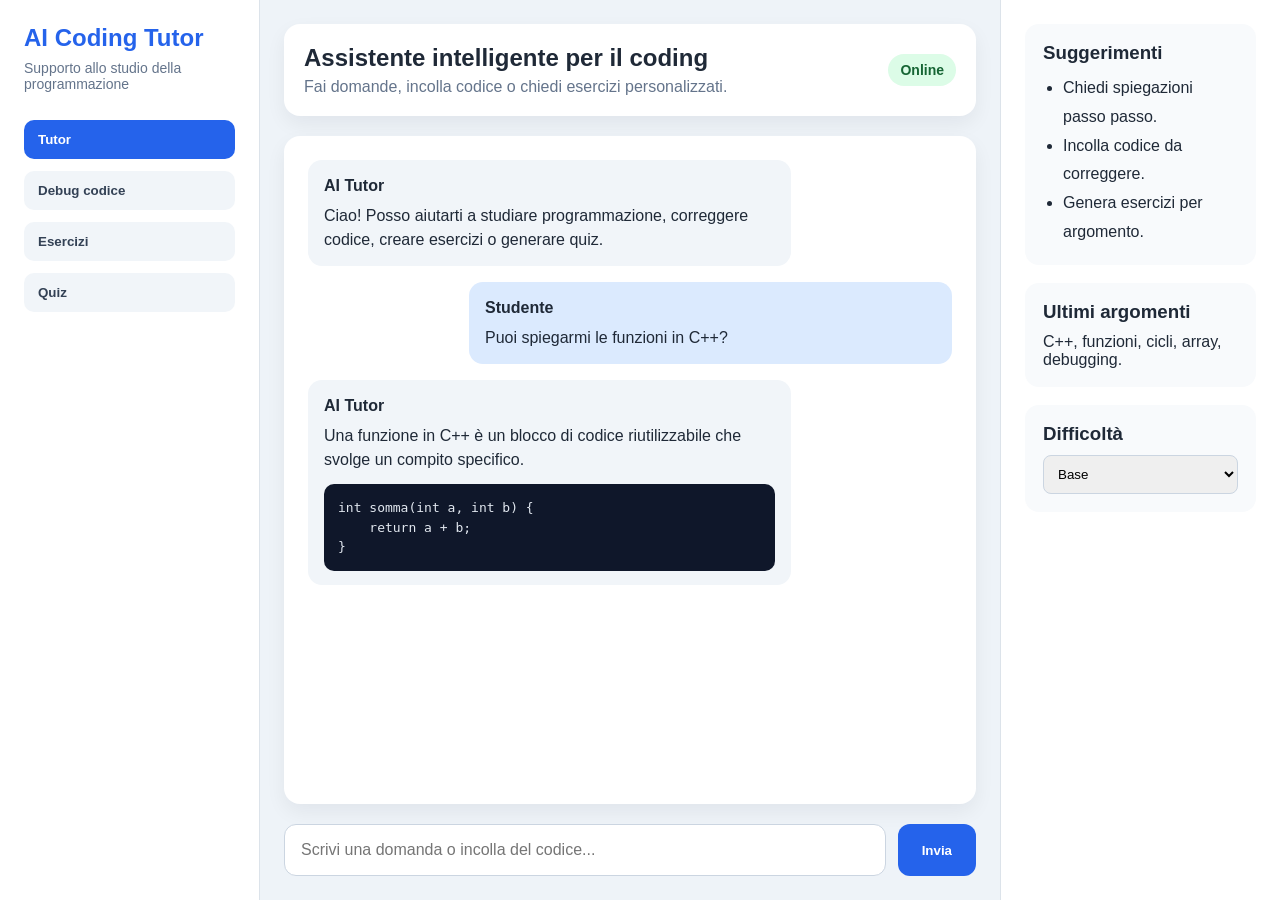
==== ai-coding-tutor/frontend/index.html @ 624f0f0b "Add files via upload" ====
<!DOCTYPE html>
<html lang="it">
<head>
    <meta charset="UTF-8">
    <meta name="viewport" content="width=device-width, initial-scale=1.0">
    <title>AI Coding Tutor</title>
    <link rel="stylesheet" href="style.css">
</head>
<body>
    <div class="app-container">
        <aside class="sidebar left-sidebar">
            <h2>AI Coding Tutor</h2>
            <p class="subtitle">Supporto allo studio della programmazione</p>

            <nav class="mode-menu">
                <button class="mode-btn active" data-mode="Tutor">Tutor</button>
                <button class="mode-btn" data-mode="Debug codice">Debug codice</button>
                <button class="mode-btn" data-mode="Esercizi">Esercizi</button>
                <button class="mode-btn" data-mode="Quiz">Quiz</button>
            </nav>
        </aside>

        <main class="chat-area">
            <header class="chat-header">
                <div>
                    <h1>Assistente intelligente per il coding</h1>
                    <p>Fai domande, incolla codice o chiedi esercizi personalizzati.</p>
                </div>
                <span class="status">Online</span>
            </header>

            <section id="chatMessages" class="chat-messages">
                <div class="message ai-message">
                    <strong>AI Tutor</strong>
                    <p>Ciao! Posso aiutarti a studiare programmazione, correggere codice, creare esercizi o generare quiz.</p>
                </div>

                <div class="message user-message">
                    <strong>Studente</strong>
                    <p>Puoi spiegarmi le funzioni in C++?</p>
                </div>

                <div class="message ai-message">
                    <strong>AI Tutor</strong>
                    <p>Una funzione in C++ è un blocco di codice riutilizzabile che svolge un compito specifico.</p>
                    <pre><code>int somma(int a, int b) {
    return a + b;
}</code></pre>
                </div>
            </section>

            <form id="chatForm" class="input-area">
                <input id="messageInput" type="text" placeholder="Scrivi una domanda o incolla del codice..." autocomplete="off">
                <button type="submit">Invia</button>
            </form>
        </main>

        <aside class="sidebar right-sidebar">
            <section class="info-card">
                <h3>Suggerimenti</h3>
                <ul>
                    <li>Chiedi spiegazioni passo passo.</li>
                    <li>Incolla codice da correggere.</li>
                    <li>Genera esercizi per argomento.</li>
                </ul>
            </section>

            <section class="info-card">
                <h3>Ultimi argomenti</h3>
                <p>C++, funzioni, cicli, array, debugging.</p>
            </section>

            <section class="info-card">
                <h3>Difficoltà</h3>
                <select id="difficultySelect">
                    <option>Base</option>
                    <option>Intermedio</option>
                    <option>Avanzato</option>
                </select>
            </section>
        </aside>
    </div>

    <script src="script.js"></script>
</body>
</html>
---- ai-coding-tutor/frontend/style.css ----
* {
    box-sizing: border-box;
    margin: 0;
    padding: 0;
}

body {
    font-family: Arial, Helvetica, sans-serif;
    background: #eef3f8;
    color: #1f2937;
}

.app-container {
    display: grid;
    grid-template-columns: 260px 1fr 280px;
    min-height: 100vh;
}

.sidebar {
    background: #ffffff;
    padding: 24px;
    border-right: 1px solid #dce3ea;
}

.right-sidebar {
    border-right: none;
    border-left: 1px solid #dce3ea;
}

.left-sidebar h2 {
    color: #2563eb;
    margin-bottom: 8px;
}

.subtitle {
    font-size: 14px;
    color: #64748b;
    margin-bottom: 28px;
}

.mode-menu {
    display: flex;
    flex-direction: column;
    gap: 12px;
}

.mode-btn {
    border: none;
    padding: 12px 14px;
    border-radius: 10px;
    text-align: left;
    background: #f1f5f9;
    cursor: pointer;
    font-weight: 600;
    color: #334155;
}

.mode-btn:hover,
.mode-btn.active {
    background: #2563eb;
    color: white;
}

.chat-area {
    display: flex;
    flex-direction: column;
    padding: 24px;
}

.chat-header {
    display: flex;
    justify-content: space-between;
    align-items: center;
    background: white;
    padding: 20px;
    border-radius: 16px;
    margin-bottom: 20px;
    box-shadow: 0 8px 20px rgba(15, 23, 42, 0.06);
}

.chat-header h1 {
    font-size: 24px;
    margin-bottom: 6px;
}

.chat-header p {
    color: #64748b;
}

.status {
    background: #dcfce7;
    color: #166534;
    padding: 8px 12px;
    border-radius: 999px;
    font-size: 14px;
    font-weight: bold;
}

.chat-messages {
    flex: 1;
    background: white;
    border-radius: 16px;
    padding: 24px;
    overflow-y: auto;
    box-shadow: 0 8px 20px rgba(15, 23, 42, 0.06);
}

.message {
    max-width: 75%;
    padding: 14px 16px;
    border-radius: 14px;
    margin-bottom: 16px;
    line-height: 1.5;
}

.message strong {
    display: block;
    margin-bottom: 6px;
}

.ai-message {
    background: #f1f5f9;
}

.user-message {
    background: #dbeafe;
    margin-left: auto;
}

pre {
    margin-top: 12px;
    background: #0f172a;
    color: #e2e8f0;
    padding: 14px;
    border-radius: 10px;
    overflow-x: auto;
}

.input-area {
    display: flex;
    gap: 12px;
    margin-top: 20px;
}

.input-area input {
    flex: 1;
    padding: 16px;
    border: 1px solid #cbd5e1;
    border-radius: 12px;
    font-size: 16px;
}

.input-area button {
    border: none;
    padding: 0 24px;
    border-radius: 12px;
    background: #2563eb;
    color: white;
    font-weight: bold;
    cursor: pointer;
}

.info-card {
    background: #f8fafc;
    padding: 18px;
    border-radius: 14px;
    margin-bottom: 18px;
}

.info-card h3 {
    margin-bottom: 10px;
}

.info-card ul {
    padding-left: 20px;
    line-height: 1.8;
}

select {
    width: 100%;
    padding: 10px;
    border-radius: 8px;
    border: 1px solid #cbd5e1;
}

@media (max-width: 1000px) {
    .app-container {
        grid-template-columns: 1fr;
    }

    .sidebar {
        border: none;
    }

    .message {
        max-width: 100%;
    }
}
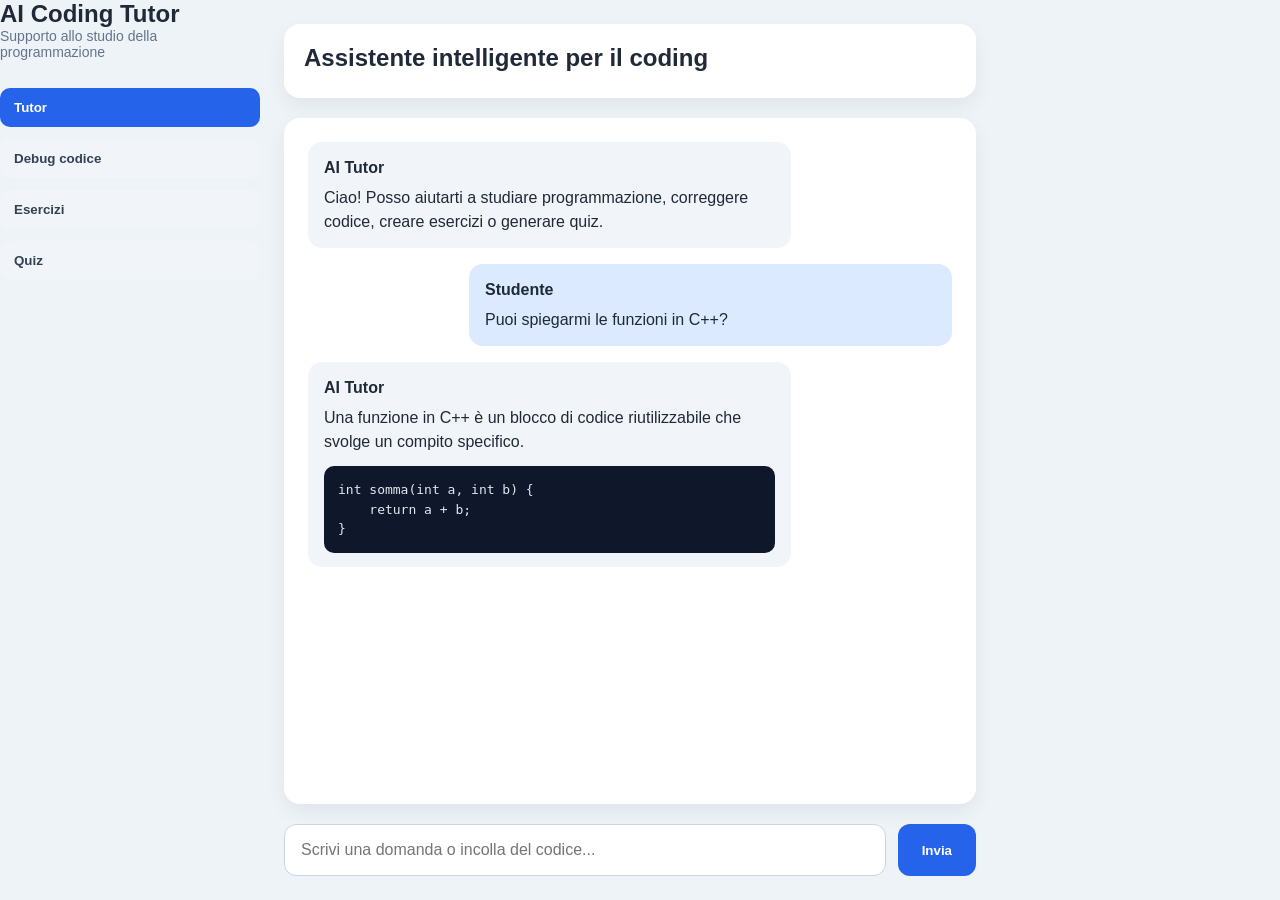
==== commit f762d3db: "Update index.html Edit of the layout." ====
--- a/ai-coding-tutor/frontend/index.html
+++ b/ai-coding-tutor/frontend/index.html
@@ -8,7 +8,7 @@
 </head>
 <body>
     <div class="app-container">
-        <aside class="sidebar left-sidebar">
+        <aside class="aside">
             <h2>AI Coding Tutor</h2>
             <p class="subtitle">Supporto allo studio della programmazione</p>
 
@@ -24,9 +24,7 @@
             <header class="chat-header">
                 <div>
                     <h1>Assistente intelligente per il coding</h1>
-                    <p>Fai domande, incolla codice o chiedi esercizi personalizzati.</p>
                 </div>
-                <span class="status">Online</span>
             </header>
 
             <section id="chatMessages" class="chat-messages">
@@ -55,30 +53,6 @@
             </form>
         </main>
 
-        <aside class="sidebar right-sidebar">
-            <section class="info-card">
-                <h3>Suggerimenti</h3>
-                <ul>
-                    <li>Chiedi spiegazioni passo passo.</li>
-                    <li>Incolla codice da correggere.</li>
-                    <li>Genera esercizi per argomento.</li>
-                </ul>
-            </section>
-
-            <section class="info-card">
-                <h3>Ultimi argomenti</h3>
-                <p>C++, funzioni, cicli, array, debugging.</p>
-            </section>
-
-            <section class="info-card">
-                <h3>Difficoltà</h3>
-                <select id="difficultySelect">
-                    <option>Base</option>
-                    <option>Intermedio</option>
-                    <option>Avanzato</option>
-                </select>
-            </section>
-        </aside>
     </div>
 
     <script src="script.js"></script>
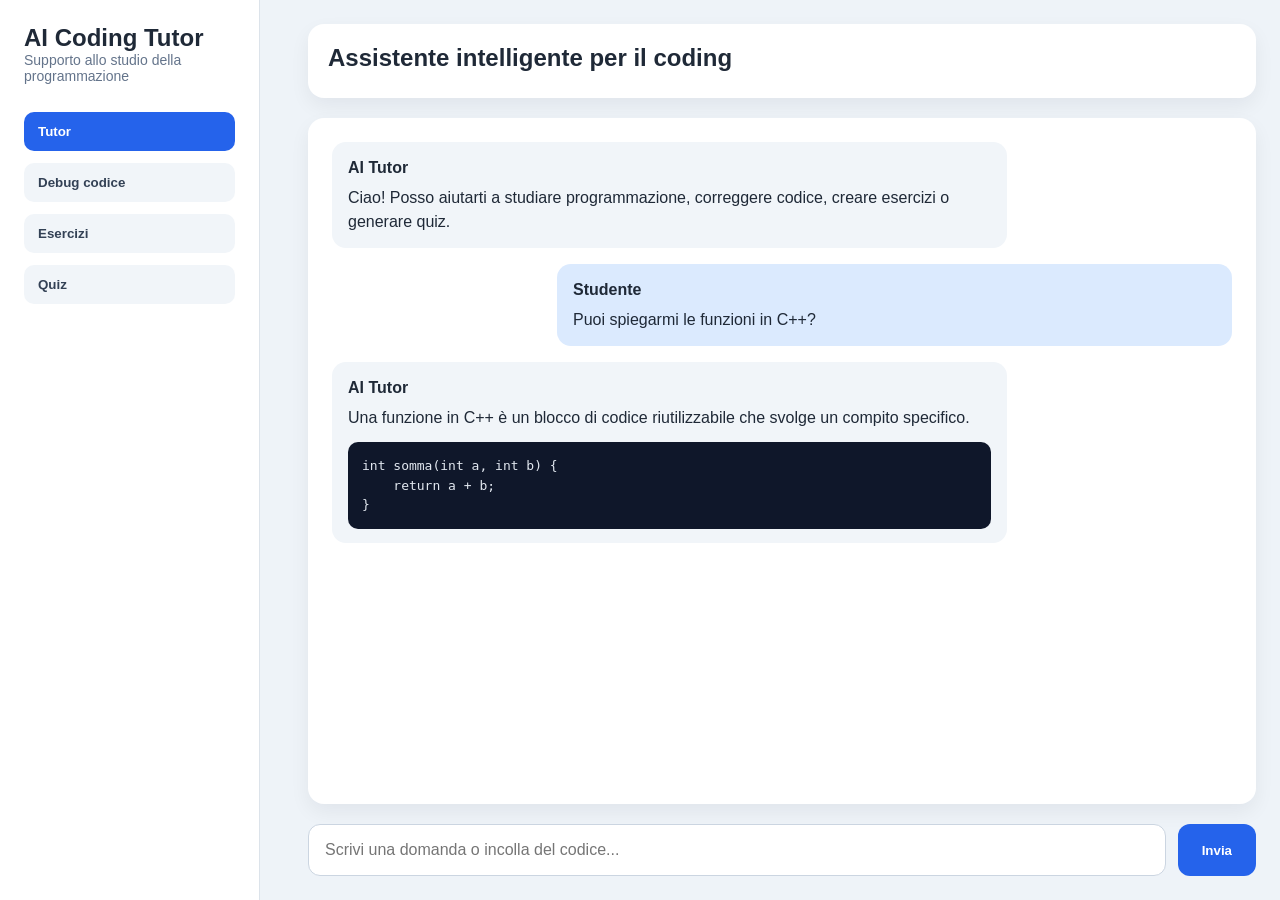
==== commit f2f9e4fb: "layout edit" ====
--- a/ai-coding-tutor/frontend/index.html
+++ b/ai-coding-tutor/frontend/index.html
@@ -8,7 +8,7 @@
 </head>
 <body>
     <div class="app-container">
-        <aside class="aside">
+        <aside class="sidebar">
             <h2>AI Coding Tutor</h2>
             <p class="subtitle">Supporto allo studio della programmazione</p>
 
--- a/ai-coding-tutor/frontend/style.css
+++ b/ai-coding-tutor/frontend/style.css
@@ -12,7 +12,8 @@
 
 .app-container {
     display: grid;
-    grid-template-columns: 260px 1fr 280px;
+    grid-template-columns: 260px 1fr;
+    gap: 24px;
     min-height: 100vh;
 }
 
@@ -20,16 +21,6 @@
     background: #ffffff;
     padding: 24px;
     border-right: 1px solid #dce3ea;
-}
-
-.right-sidebar {
-    border-right: none;
-    border-left: 1px solid #dce3ea;
-}
-
-.left-sidebar h2 {
-    color: #2563eb;
-    margin-bottom: 8px;
 }
 
 .subtitle {
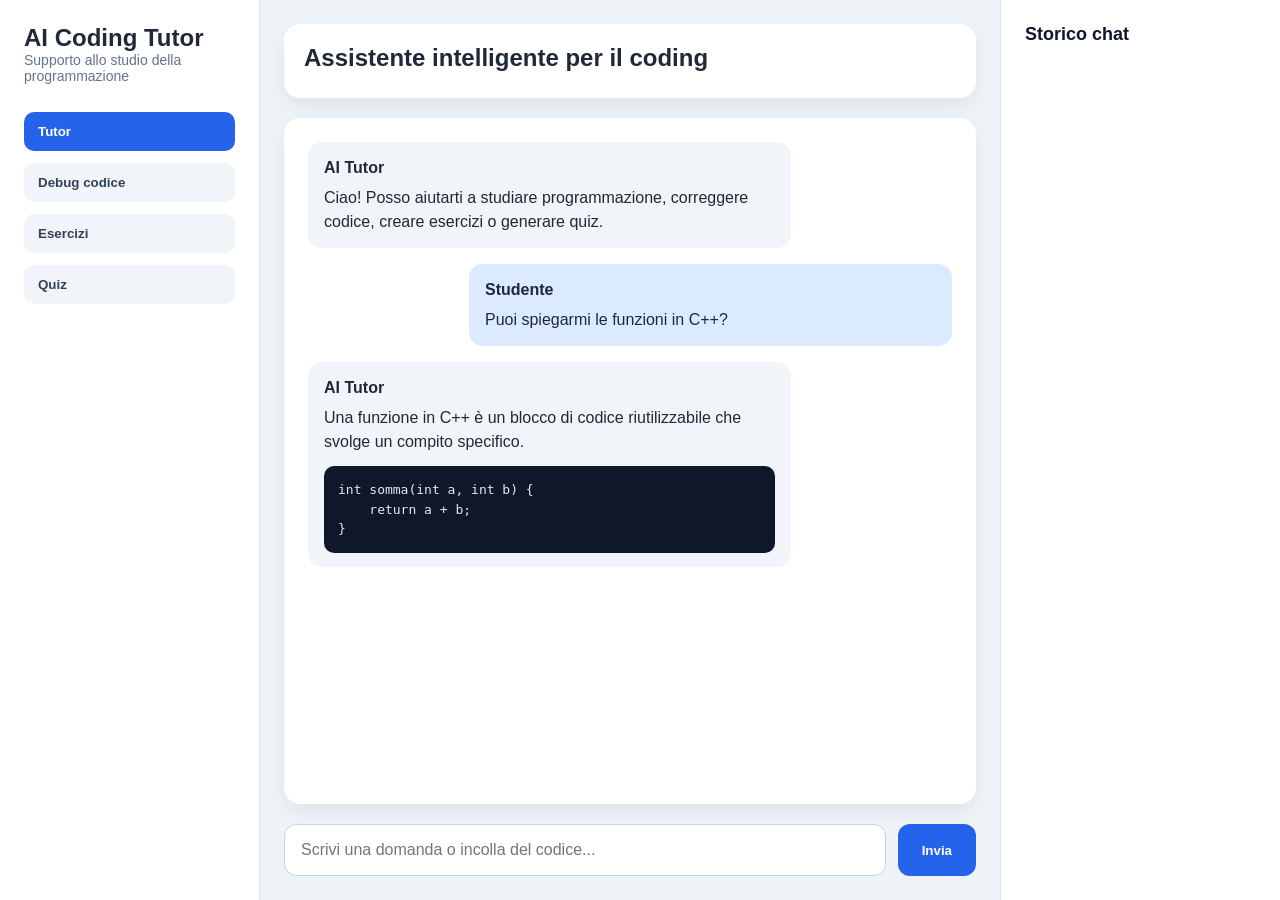
==== commit afff789b: "Index.html, script.js, style.css edited for the button '+nuova chat'" ====
--- a/ai-coding-tutor/frontend/index.html
+++ b/ai-coding-tutor/frontend/index.html
@@ -53,6 +53,13 @@
             </form>
         </main>
 
+        <aside class="history-sidebar">
+            <div class="history-section">
+                <h3>Storico chat</h3>
+                <div id="historyList"></div>
+            </div>
+        </aside>
+
     </div>
 
     <script src="script.js"></script>
--- a/ai-coding-tutor/frontend/style.css
+++ b/ai-coding-tutor/frontend/style.css
@@ -12,7 +12,7 @@
 
 .app-container {
     display: grid;
-    grid-template-columns: 260px 1fr;
+    grid-template-columns: 260px 1fr 280px;
     gap: 24px;
     min-height: 100vh;
 }
@@ -55,7 +55,7 @@
 .chat-area {
     display: flex;
     flex-direction: column;
-    padding: 24px;
+    padding: 24px 0;
 }
 
 .chat-header {
@@ -109,6 +109,10 @@
     margin-bottom: 6px;
 }
 
+.message p {
+    white-space: pre-line;
+}
+
 .ai-message {
     background: #f1f5f9;
 }
@@ -116,6 +120,16 @@
 .user-message {
     background: #dbeafe;
     margin-left: auto;
+}
+
+.mode-label {
+    display: inline-block;
+    background: #dbeafe;
+    color: #1d4ed8;
+    padding: 4px 8px;
+    border-radius: 999px;
+    font-size: 12px;
+    margin-bottom: 8px;
 }
 
 pre {
@@ -151,6 +165,10 @@
     cursor: pointer;
 }
 
+.input-area button:hover {
+    background: #1d4ed8;
+}
+
 .info-card {
     background: #f8fafc;
     padding: 18px;
@@ -174,16 +192,84 @@
     border: 1px solid #cbd5e1;
 }
 
+small {
+    display: block;
+    margin-top: 3px;
+    color: #6b7280;
+    margin-bottom: 10px;
+    font-size: 1rem;
+}
+
+/* Sidebar destra dello storico */
+.history-sidebar {
+    background: #ffffff;
+    padding: 24px;
+    border-left: 1px solid #dce3ea;
+    overflow-y: auto;
+}
+
+.history-section {
+    margin-top: 0;
+    padding: 0;
+}
+
+.history-section h3 {
+    font-size: 18px;
+    margin-bottom: 16px;
+    color: #0f172a;
+}
+
+#historyList {
+    display: flex;
+    flex-direction: column;
+    gap: 10px;
+}
+
+.history-item {
+    background-color: #f1f5f9;
+    color: #1e293b;
+    padding: 12px 14px;
+    border-radius: 12px;
+    font-size: 14px;
+    cursor: pointer;
+    border: 1px solid #e2e8f0;
+    transition: 0.2s;
+}
+
+.history-item:hover {
+    background-color: #2563eb;
+    color: white;
+    transform: translateX(-3px);
+}
+
+.history-item strong {
+    display: block;
+    font-size: 14px;
+    margin-bottom: 4px;
+}
+
+.history-item span {
+    display: block;
+    font-size: 12px;
+    opacity: 0.8;
+}
+
+/* Responsive */
 @media (max-width: 1000px) {
     .app-container {
         grid-template-columns: 1fr;
     }
 
-    .sidebar {
+    .sidebar,
+    .history-sidebar {
         border: none;
+    }
+
+    .chat-area {
+        padding: 24px;
     }
 
     .message {
         max-width: 100%;
     }
-}
+}
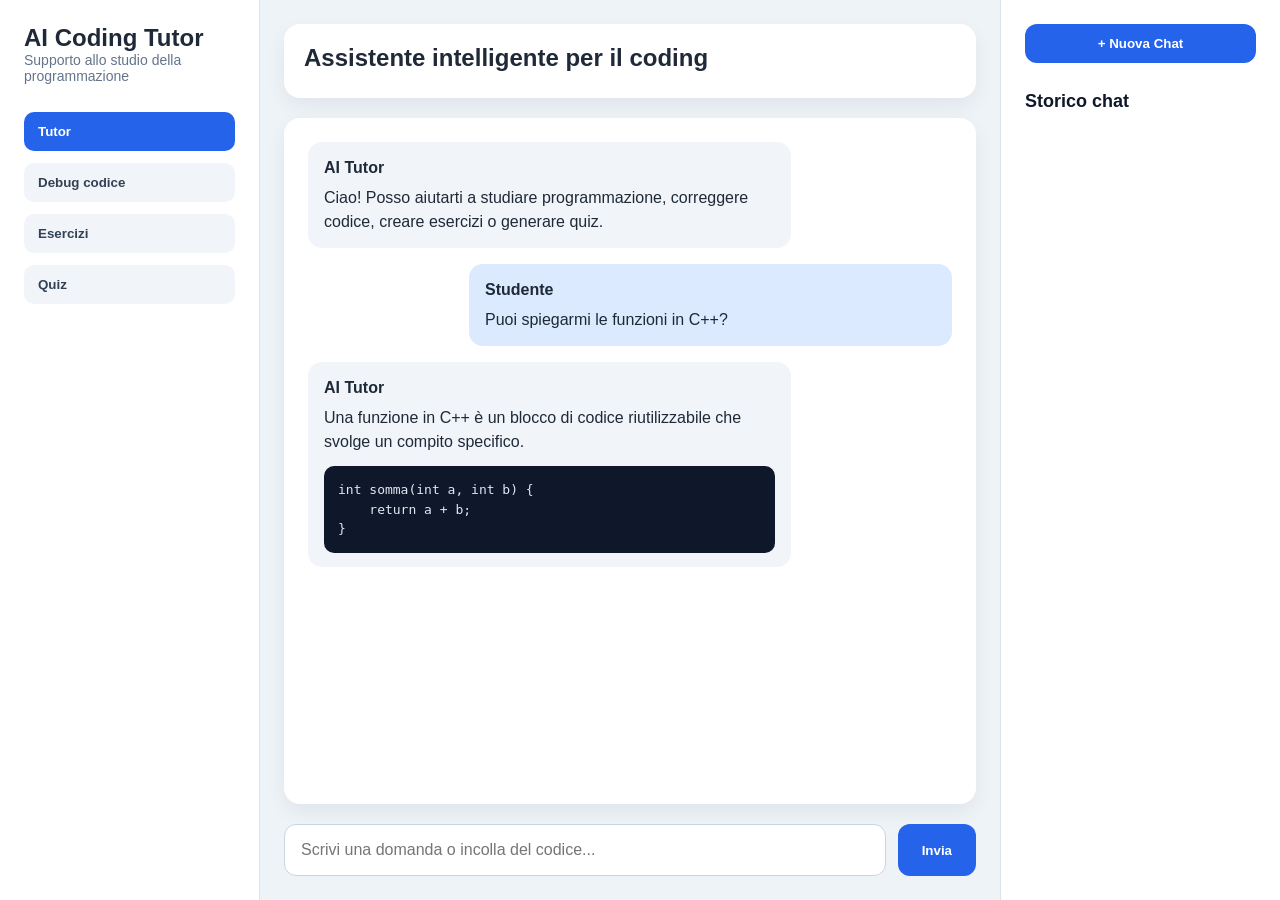
==== commit 51818845: "Nuova chat" ====
--- a/ai-coding-tutor/frontend/index.html
+++ b/ai-coding-tutor/frontend/index.html
@@ -54,10 +54,15 @@
         </main>
 
         <aside class="history-sidebar">
-            <div class="history-section">
-                <h3>Storico chat</h3>
+
+           <button id="newChatBtn" class="new-chat-btn">+ Nuova Chat</button>
+
+                <h3 class="history-title">Storico chat</h3>
+
                 <div id="historyList"></div>
+
             </div>
+
         </aside>
 
     </div>
--- a/ai-coding-tutor/frontend/style.css
+++ b/ai-coding-tutor/frontend/style.css
@@ -217,7 +217,7 @@
     font-size: 18px;
     margin-bottom: 16px;
     color: #0f172a;
-}
+}   
 
 #historyList {
     display: flex;
@@ -272,4 +272,27 @@
     .message {
         max-width: 100%;
     }
-}+}
+
+.new-chat-btn {
+    width: 100%;
+    padding: 12px 14px;
+    margin-bottom: 8px;
+    border: none;
+    border-radius: 12px;
+    background: #2563eb;
+    color: white;
+    font-weight: bold;
+    cursor: pointer;
+}
+
+.new-chat-btn:hover {
+    background: #1d4ed8;
+}
+
+.history-title {
+    margin-top: 20px;
+    margin-bottom: 14px;
+    font-size: 18px;
+    color: #0f172a;
+}   
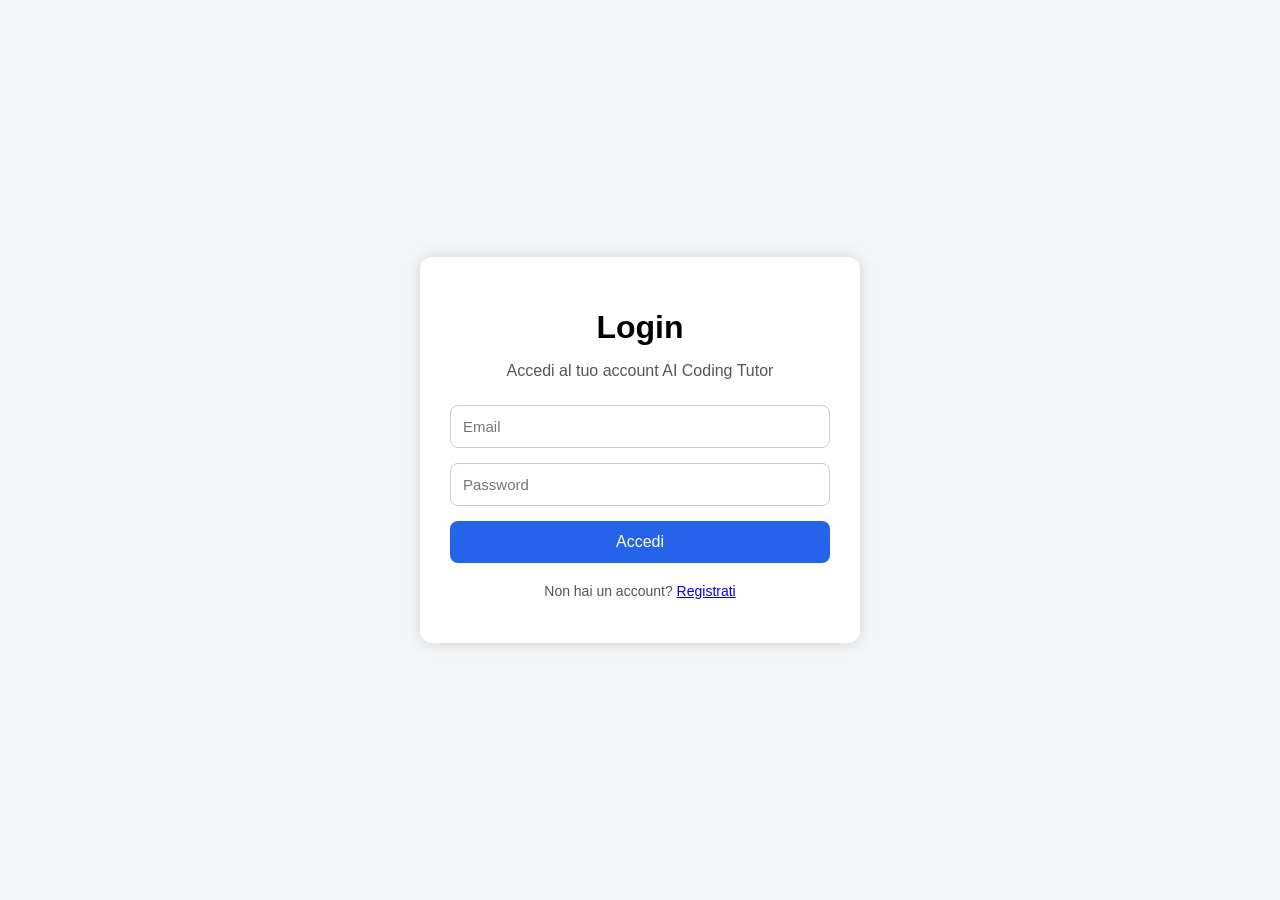
==== commit 249a71a0: "Fixed logout button" ====
--- a/ai-coding-tutor/frontend/index.html
+++ b/ai-coding-tutor/frontend/index.html
@@ -26,6 +26,11 @@
                     <h1>Assistente intelligente per il coding</h1>
                 </div>
             </header>
+
+            <div class="header-actions">
+                <span class="status">Online</span>
+                <button id="logoutBtn" class="logout-btn">Logout</button>
+            </div>
 
             <section id="chatMessages" class="chat-messages">
                 <div class="message ai-message">
--- a/ai-coding-tutor/frontend/style.css
+++ b/ai-coding-tutor/frontend/style.css
@@ -85,6 +85,7 @@
     border-radius: 999px;
     font-size: 14px;
     font-weight: bold;
+    margin-bottom: 5px;
 }
 
 .chat-messages {
@@ -295,4 +296,25 @@
     margin-bottom: 14px;
     font-size: 18px;
     color: #0f172a;
-}   +}
+
+.header-actions {
+    display: flex;
+    align-items: center;
+    gap: 12px;
+}
+
+.logout-btn {
+    border: none;
+    padding: 9px 14px;
+    margin-bottom: 5px;
+    border-radius: 999px;
+    background: #ef4444;
+    color: white;
+    font-weight: bold;
+    cursor: pointer;
+}
+
+.logout-btn:hover {
+    background: #dc2626;
+}
